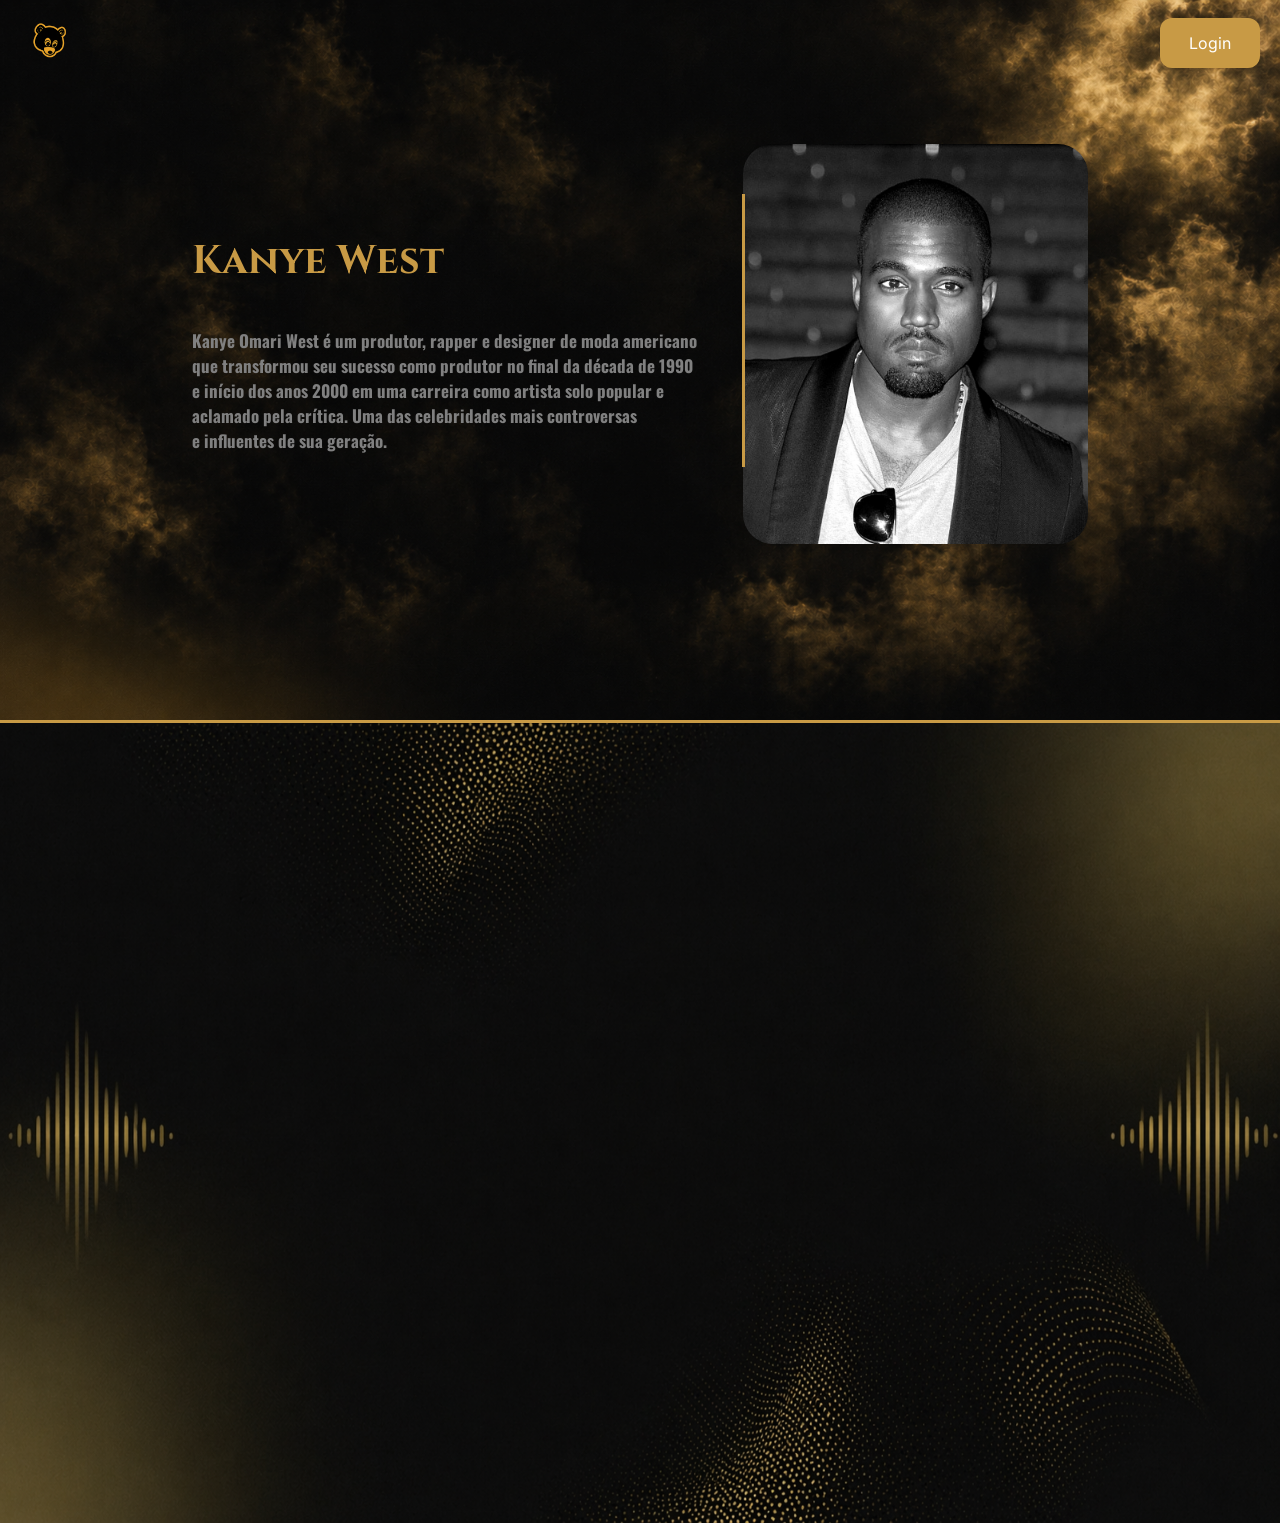
==== home/index.html @ a41ed28e "Adicionando os arquivos da home" ====
<!DOCTYPE html>
<html lang="en">
<head>
    <meta charset="UTF-8">
    <meta name="viewport" content="width=device-width, initial-scale=1.0">
    <title>ye.com</title>
    <link rel="stylesheet" href="style.css">
    <link rel="preconnect" href="https://fonts.googleapis.com">
    <link rel="preconnect" href="https://fonts.gstatic.com" crossorigin>
    <link
        href="https://fonts.googleapis.com/css2?family=Inter:ital,opsz,wght@0,14..32,100..900;1,14..32,100..900&display=swap"
        rel="stylesheet">
    <link rel="icon" href="./img/ye-ursinho-bg.png" height="100px" width="300px" />
</head>
<body>
    <div class="container-header">
        <a class="logo" href="index.html">
            <img id="logo" height="75px" width="105px" src="img/logo-ye2.0.png " />
        </a>
        <ul class="ul-login"> <a class="login" href="../login cadastro/cadastro.html"> Login </a>
        </ul>
    </div>
    <div class="container">
        <div class="container-banner">
        <img id="banner" height="800px" width="100%" src="img/bg-clean.png" />
        <img id="foto" src="img/foto-ye.jpg">
        <div class="texto-banner"> 
            <h3>
                Kanye West
            </h3>
            <h2>
                Kanye Omari West é um produtor, rapper e designer de moda 
                americano <br> que transformou seu sucesso como produtor no final da década de 1990 <br> e início dos anos 2000 em uma 
                carreira como artista solo popular e <br> aclamado pela crítica. Uma das 
                celebridades mais controversas <br>e influentes de sua geração.
            </h2>
        </div>
    </div>
    <div class="container-conteudo">
        <img id="background" height="800px" width="100%" src="img/background.png" />
    </div>
    <div class="container-footer">
    </div>
    </div>
    
</body>
</html>
---- home/style.css ----
@import url('https://fonts.googleapis.com/css2?family=Cinzel:wght@400..900&family=Inter:ital,opsz,wght@0,14..32,100..900;1,14..32,100..900&family=Open+Sans:ital,wght@0,300..800;1,300..800&display=swap');
@import url('https://fonts.googleapis.com/css2?family=Cinzel:wght@400..900&family=Inter:ital,opsz,wght@0,14..32,100..900;1,14..32,100..900&family=Open+Sans:ital,wght@0,300..800;1,300..800&family=Oswald:wght@200..700&display=swap');

body {
margin: 0%;
padding: 0;
}

.container-header {
display: flex;
top: 0%;
justify-content: space-between;
width: 100%;
z-index: 10;
color: #c89a45;
font-family: "Inter", sans-serif;   
background-color: rgba(0, 0, 0, 0);
position: fixed;
}

#logo {
display: flex;
margin-bottom: 10px;
}

#banner {
display: flex;
align-self: center;
height: 100%;
object-fit: cover;
}

#background {
display: flex;
align-self: center;
}

ul {
display: flex;
list-style: none;
gap: 20px;
margin-right: 20px;
align-self: center;
justify-content: space-between;
}

.container {
display: flex;
flex-direction: column;
}

.container-banner {
display: flex;
background-color: black;
width: 100%;
color: white;
position: relative;
border-bottom: 3px solid #c89a45;
}

.container-conteudo {
display: flex;
background-color: black;
}

.container-footer {

}

.login {
    display: flex;
    background-color: #c89a45;
    color: white;
    border-radius: 12px;
    justify-content: center;
    width: 100px;
    height: 50px;
    align-items: center;
    text-decoration: none;
}

#logo {
    display: flex;
    margin-top: 0px;
}

.ul-login {
    display: flex;
}

.container-banner h3{
    top: 25%;
    left: 15%;
    color: #c89a45;
    font-family: "Cinzel", sans-serif;
    align-self: center;
    flex-direction: column;
    font-size: 40px;
    
}

.container-banner h2 {
    top: 40%;
    left: 15%;
    color: gray;
    font-family: "Oswald", sans-serif;
    align-self: center;
    flex-direction: column;
    font-size: 17px;
}

.container-banner #foto {
    position: absolute;
    top: 20%;
    right: 15%;
    color: #c89a45;
    align-self: center;
    flex-direction: column;
    height: 400px;
    width: auto;
    border-radius: 30px;
}

.texto-banner {
    position: absolute;
    left: 15%;
    top: 27%;
    border-right: 3px solid #c89a45;
    padding-right: 45px;
}
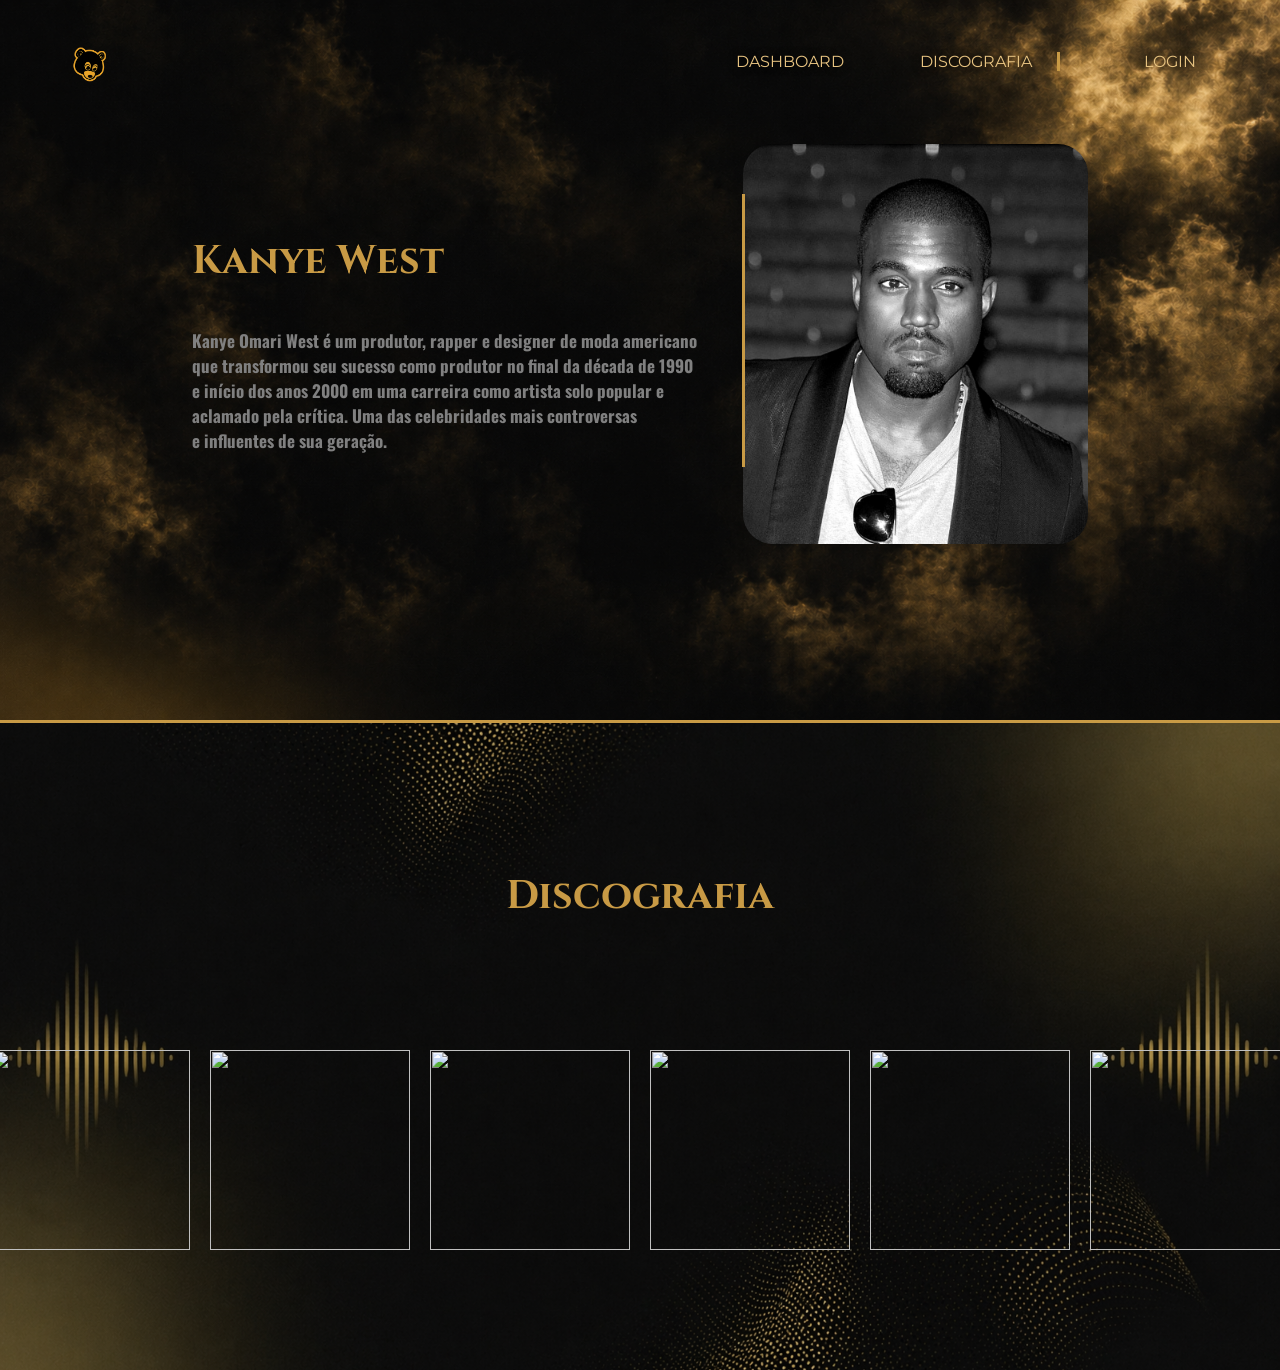
==== commit 76ca2aed: "Atualizando o html" ====
--- a/home/index.html
+++ b/home/index.html
@@ -5,11 +5,6 @@
     <meta name="viewport" content="width=device-width, initial-scale=1.0">
     <title>ye.com</title>
     <link rel="stylesheet" href="style.css">
-    <link rel="preconnect" href="https://fonts.googleapis.com">
-    <link rel="preconnect" href="https://fonts.gstatic.com" crossorigin>
-    <link
-        href="https://fonts.googleapis.com/css2?family=Inter:ital,opsz,wght@0,14..32,100..900;1,14..32,100..900&display=swap"
-        rel="stylesheet">
     <link rel="icon" href="./img/ye-ursinho-bg.png" height="100px" width="300px" />
 </head>
 <body>
@@ -17,7 +12,14 @@
         <a class="logo" href="index.html">
             <img id="logo" height="75px" width="105px" src="img/logo-ye2.0.png " />
         </a>
-        <ul class="ul-login"> <a class="login" href="../login cadastro/cadastro.html"> Login </a>
+            <ul class="ul-dashboard"> <a class="dashboard" href="../dashboard/dashboard.html"> DASHBOARD 
+        </a>
+            </ul>
+            <ul class="ul-discografia"> <a class="discografia" href="./index.html#conteudo"> DISCOGRAFIA 
+        </a>
+            </ul>
+            <ul class="ul-login"> <a class="login" href="../login cadastro/login.html"> LOGIN 
+        </a>
         </ul>
     </div>
     <div class="container">
@@ -36,12 +38,63 @@
             </h2>
         </div>
     </div>
-    <div class="container-conteudo">
+    <div class="container-conteudo" id="conteudo">
+        <h1>  
+            Discografia
+        </h1>
         <img id="background" height="800px" width="100%" src="img/background.png" />
+        <div class="carrossel">
+
+    <button id="btn-carrossel-ante"><</button>
+
+    <div class="container-itens">
+
+        <div class="item-carrossel">
+            <img src="./img/tcd.jfif">
+        </div>
+
+        <div class="item-carrossel">
+            <img src="./img/lr.jfif">
+        </div>
+        <div class="item-carrossel">
+            <img src="./img/gra.jfif">
+        </div>
+        <div class="item-carrossel">
+            <img src="./img/808.jfif">
+        </div>
+        <div class="item-carrossel">
+            <img src="./img/mbdtf.jfif">
+        </div>
+        <div class="item-carrossel">
+            <img src="./img/wtt.jfif">
+        </div>
+        <div class="item-carrossel">
+            <img src="./img/yeezus.jfif">
+        </div>
+        <div class="item-carrossel">
+            <img src="./img/tlop.jfif">
+        </div>
+        <div class="item-carrossel">
+            <img src="./img/ye.jfif">
+        </div>
+        <div class="item-carrossel">
+            <img src="./img/ksg.jfif">
+        </div>
+        <div class="item-carrossel">
+            <img src="./img/jik.jfif">
+        </div>
+        <div class="item-carrossel">
+            <img src="./img/donda.jfif">
+        </div>
+    </div>
+
+    <button id="btn-carrossel-prox">></button>
+
+</div>
     </div>
     <div class="container-footer">
     </div>
     </div>
     
 </body>
-</html>+</html>
--- a/home/style.css
+++ b/home/style.css
@@ -1,98 +1,128 @@
 @import url('https://fonts.googleapis.com/css2?family=Cinzel:wght@400..900&family=Inter:ital,opsz,wght@0,14..32,100..900;1,14..32,100..900&family=Open+Sans:ital,wght@0,300..800;1,300..800&display=swap');
 @import url('https://fonts.googleapis.com/css2?family=Cinzel:wght@400..900&family=Inter:ital,opsz,wght@0,14..32,100..900;1,14..32,100..900&family=Open+Sans:ital,wght@0,300..800;1,300..800&family=Oswald:wght@200..700&display=swap');
+@import url('https://fonts.googleapis.com/css2?family=Cinzel:wght@400..900&family=Inter:ital,opsz,wght@0,14..32,100..900;1,14..32,100..900&family=Montserrat:ital,wght@0,100..900;1,100..900&family=Open+Sans:ital,wght@0,300..800;1,300..800&family=Orbitron:wght@400..900&family=Oswald:wght@200..700&family=Playfair+Display:ital,wght@0,400..900;1,400..900&family=Poppins:ital,wght@0,100;0,200;0,300;0,400;0,500;0,600;0,700;0,800;0,900;1,100;1,200;1,300;1,400;1,500;1,600;1,700;1,800;1,900&family=Rajdhani:wght@300;400;500;600;700&display=swap');
 
 body {
-margin: 0%;
-padding: 0;
+    margin: 0%;
+    padding: 0;
 }
 
 .container-header {
-display: flex;
-top: 0%;
-justify-content: space-between;
-width: 100%;
-z-index: 10;
-color: #c89a45;
-font-family: "Inter", sans-serif;   
-background-color: rgba(0, 0, 0, 0);
-position: fixed;
+    display: flex;
+    top: 0;
+    align-items: center;
+    width: 100%;
+    z-index: 10;
+    color: white;
+    font-family: 'Montserrat';
+    position: absolute;
+    padding: 20px 40px;
+    box-sizing: border-box;
 }
 
 #logo {
-display: flex;
-margin-bottom: 10px;
+    display: flex;
+    margin-bottom: 10px;
+    position: fixed;
+    top: 24px;
 }
 
 #banner {
-display: flex;
-align-self: center;
-height: 100%;
-object-fit: cover;
+    display: flex;
+    align-self: center;
+    height: 100%;
+    object-fit: cover;
 }
 
 #background {
-display: flex;
-align-self: center;
+    display: flex;
+    align-self: center;
 }
 
 ul {
-display: flex;
-list-style: none;
-gap: 20px;
-margin-right: 20px;
-align-self: center;
-justify-content: space-between;
+    display: flex;
+    list-style: none;
+    gap: 20px;
+    margin-right: 20px;
+    align-self: center;
+    justify-content: space-between;
 }
 
 .container {
-display: flex;
-flex-direction: column;
+    display: flex;
+    flex-direction: column;
 }
 
 .container-banner {
-display: flex;
-background-color: black;
-width: 100%;
-color: white;
-position: relative;
-border-bottom: 3px solid #c89a45;
-}
-
-.container-conteudo {
-display: flex;
-background-color: black;
-}
-
-.container-footer {
-
+    display: flex;
+    background-color: black;
+    width: 100%;
+    color: white;
+    position: relative;
+    border-bottom: 3px solid #c89a45;
+}
+
+
+
+#background {
+    position: absolute;
+    inset: 0;
+    width: 100%;
+    height: 100%;
+    object-fit: cover;
+    z-index: 0;
 }
 
 .login {
     display: flex;
-    background-color: #c89a45;
-    color: white;
-    border-radius: 12px;
+    color: #e7c381;
     justify-content: center;
     width: 100px;
     height: 50px;
     align-items: center;
     text-decoration: none;
-}
-
-#logo {
-    display: flex;
-    margin-top: 0px;
+    text-shadow: 0 0 8px rgba(0, 0, 0, 0.9);
+}
+
+.discografia {
+    display: flex;
+    color:#e7c381;
+    text-decoration: none;
+    text-shadow: 0 0 8px rgba(0, 0, 0, 0.9);
+    padding-right: 25px;
+    padding-left: 20px;
+    border-right: 3px solid #c89a45;
+}
+
+.dashboard {
+    display: flex;
+    color: #e7c381;
+    justify-content: center;
+    width: 100px;
+    height: 50px;
+    align-items: center;
+    text-decoration: none;
+    text-shadow: 0 0 8px rgba(0, 0, 0, 0.9);
 }
 
 .ul-login {
     display: flex;
+}
+
+.ul-discografia {
+    display: flex;
+    right: 70%;
+}
+
+.ul-dashboard {
+    margin-left: auto;
 }
 
 .container-banner h3{
     top: 25%;
     left: 15%;
     color: #c89a45;
-    font-family: "Cinzel", sans-serif;
+    font-family: 'Cinzel';
     align-self: center;
     flex-direction: column;
     font-size: 40px;
@@ -103,7 +133,7 @@
     top: 40%;
     left: 15%;
     color: gray;
-    font-family: "Oswald", sans-serif;
+    font-family: 'Oswald';
     align-self: center;
     flex-direction: column;
     font-size: 17px;
@@ -127,4 +157,58 @@
     top: 27%;
     border-right: 3px solid #c89a45;
     padding-right: 45px;
-}+}
+
+.container-conteudo {
+    display: flex;
+    background-color: black;
+    position: relative;
+    overflow: hidden;
+    padding: 120px 0;
+    flex-direction: column;
+}
+
+.container-conteudo h1{
+    top: 15%;
+    left: 45%;
+    color: #c89a45;
+    font-family: 'Cinzel';
+    align-self: center;
+    font-size: 40px;
+    z-index: 10;
+}
+
+.carrossel {
+    width: 100%;
+    display: flex;
+    justify-content: center;
+    align-items: center;
+    position: relative;
+    z-index: 1;
+    border-top: 100px;
+    margin-top: 100px;
+}
+
+.container-itens {
+    display: flex;
+    gap: 20px;
+    transition: 0.5s;
+
+}
+
+.item-carrossel {
+    min-width: 200px;
+    height: 200px;
+    overflow: hidden;
+    padding-left: 0px;
+}
+
+.item-carrossel img {
+    width: 100%;
+    height: 100%;
+    object-fit: cover;
+}
+
+.container-footer {
+
+}
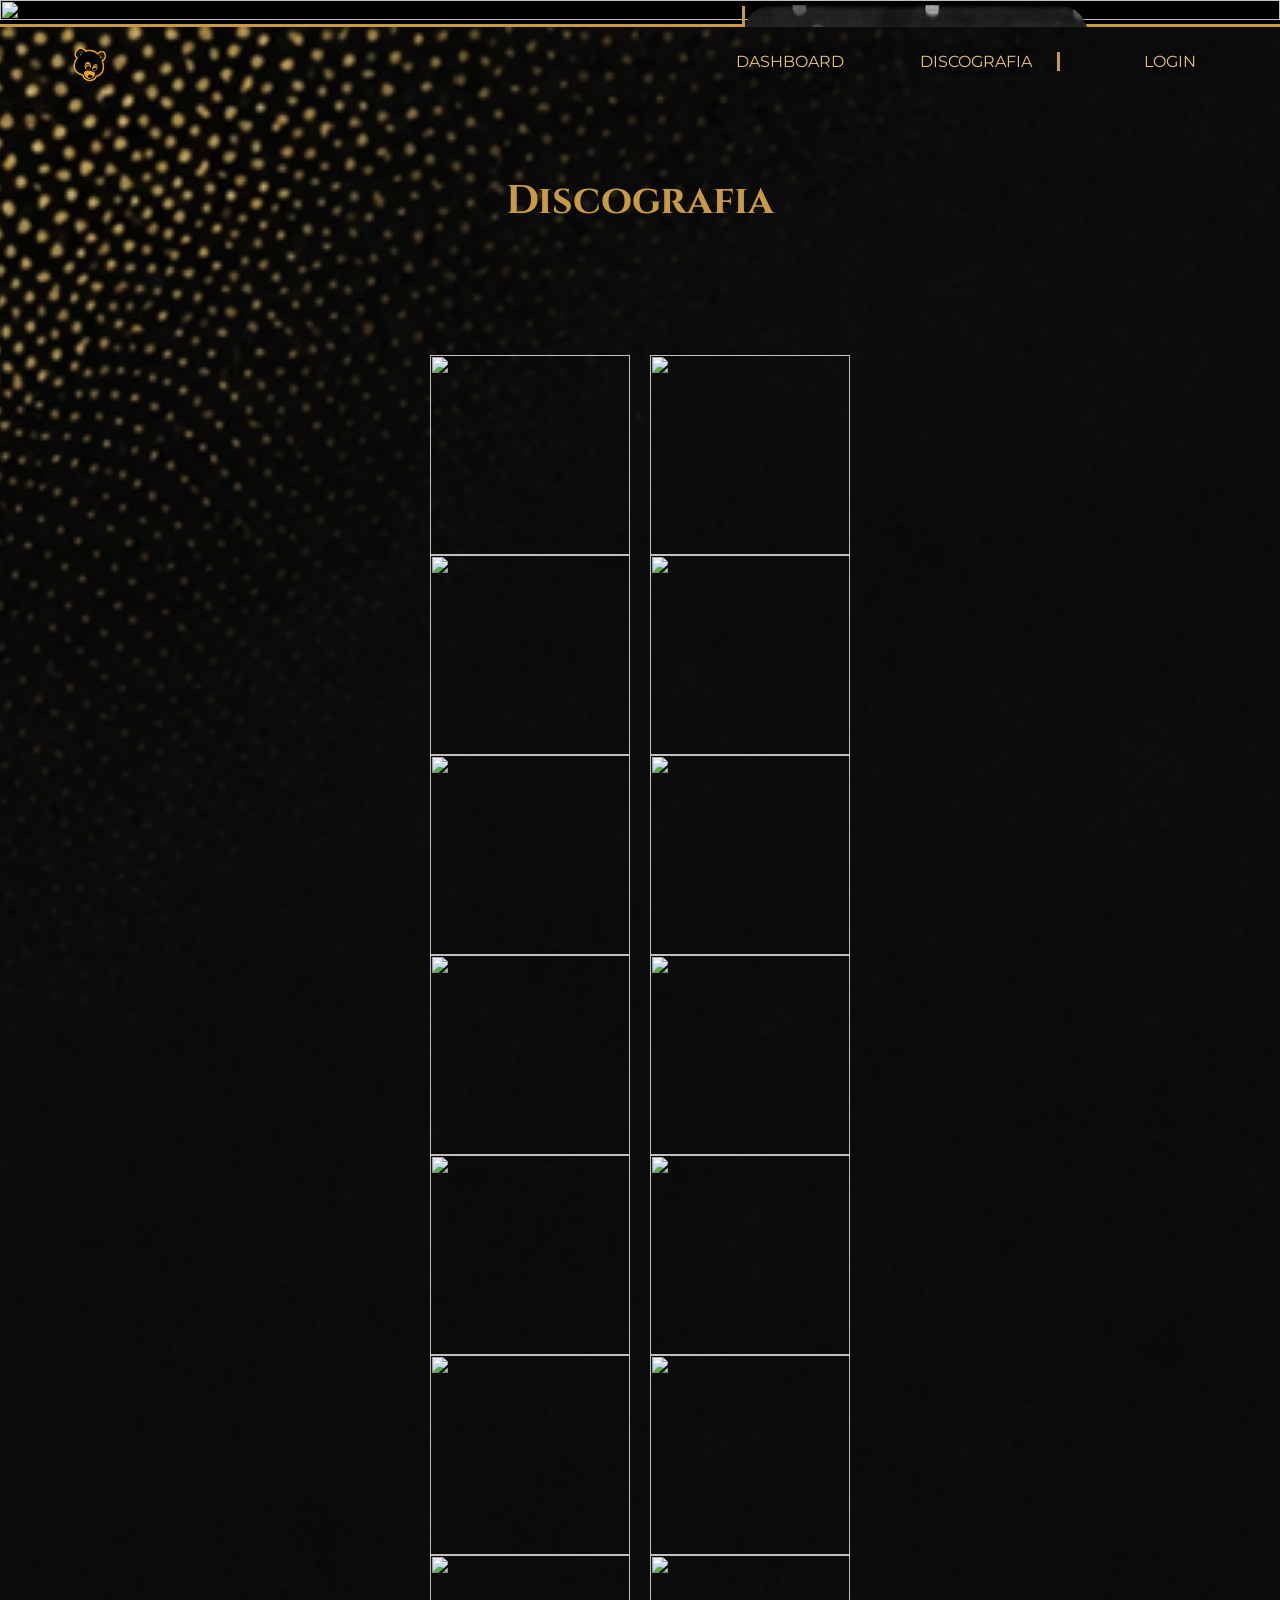
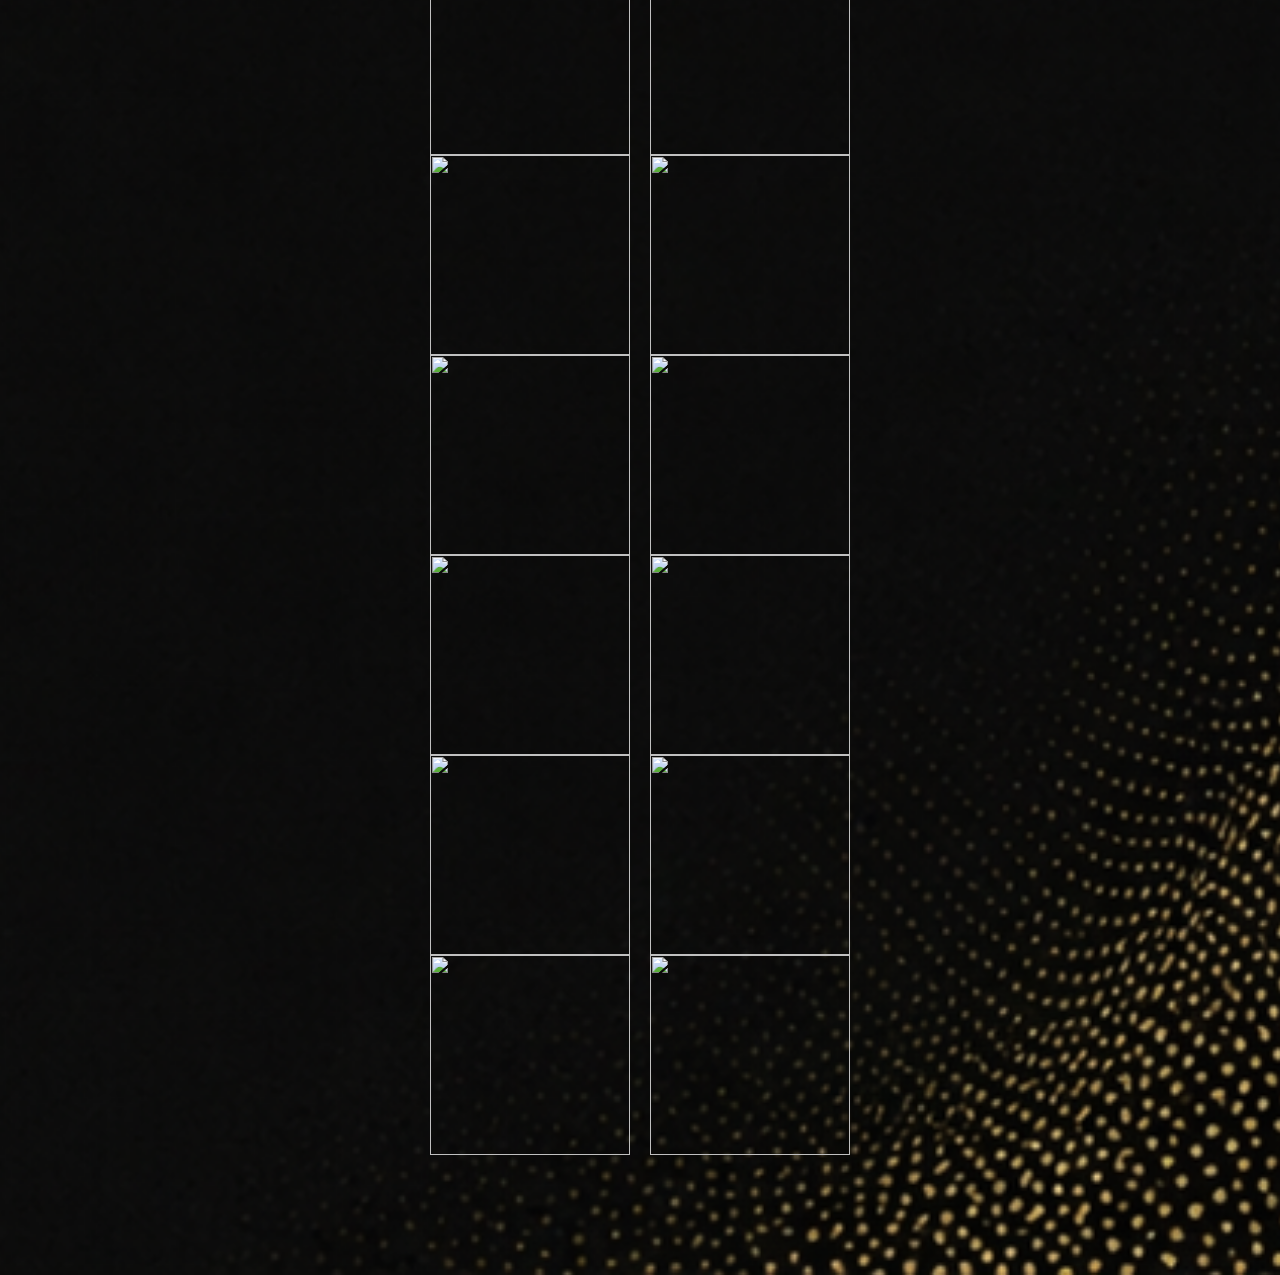
==== commit 85d4fecc: "Adicionando o carrossel infinito ao html" ====
--- a/home/index.html
+++ b/home/index.html
@@ -1,5 +1,6 @@
 <!DOCTYPE html>
 <html lang="en">
+
 <head>
     <meta charset="UTF-8">
     <meta name="viewport" content="width=device-width, initial-scale=1.0">
@@ -7,94 +8,80 @@
     <link rel="stylesheet" href="style.css">
     <link rel="icon" href="./img/ye-ursinho-bg.png" height="100px" width="300px" />
 </head>
+
 <body>
     <div class="container-header">
         <a class="logo" href="index.html">
             <img id="logo" height="75px" width="105px" src="img/logo-ye2.0.png " />
         </a>
-            <ul class="ul-dashboard"> <a class="dashboard" href="../dashboard/dashboard.html"> DASHBOARD 
-        </a>
-            </ul>
-            <ul class="ul-discografia"> <a class="discografia" href="./index.html#conteudo"> DISCOGRAFIA 
-        </a>
-            </ul>
-            <ul class="ul-login"> <a class="login" href="../login cadastro/login.html"> LOGIN 
-        </a>
+        <ul class="ul-dashboard"> <a class="dashboard" href="../dashboard/dashboard.html"> DASHBOARD
+            </a>
+        </ul>
+        <ul class="ul-discografia"> <a class="discografia" href="./index.html#conteudo"> DISCOGRAFIA
+            </a>
+        </ul>
+        <ul class="ul-login"> <a class="login" href="../login cadastro/login.html"> LOGIN
+            </a>
         </ul>
     </div>
     <div class="container">
         <div class="container-banner">
-        <img id="banner" height="800px" width="100%" src="img/bg-clean.png" />
-        <img id="foto" src="img/foto-ye.jpg">
-        <div class="texto-banner"> 
-            <h3>
-                Kanye West
-            </h3>
-            <h2>
-                Kanye Omari West é um produtor, rapper e designer de moda 
-                americano <br> que transformou seu sucesso como produtor no final da década de 1990 <br> e início dos anos 2000 em uma 
-                carreira como artista solo popular e <br> aclamado pela crítica. Uma das 
-                celebridades mais controversas <br>e influentes de sua geração.
-            </h2>
+            <img id="banner" height="800px" width="100%" src="img/background-clean.png" />
+            <img id="foto" src="img/foto-ye.jpg">
+            <div class="texto-banner">
+                <h3>
+                    Kanye West
+                </h3>
+                <h2>
+                    Kanye Omari West é um produtor, rapper e designer de moda
+                    americano <br> que transformou seu sucesso como produtor no final da década de 1990 <br> e início
+                    dos anos 2000 em uma
+                    carreira como artista solo popular e <br> aclamado pela crítica. Uma das
+                    celebridades mais controversas <br>e influentes de sua geração.
+                </h2>
+            </div>
         </div>
-    </div>
-    <div class="container-conteudo" id="conteudo">
-        <h1>  
-            Discografia
-        </h1>
-        <img id="background" height="800px" width="100%" src="img/background.png" />
-        <div class="carrossel">
-
-    <button id="btn-carrossel-ante"><</button>
-
-    <div class="container-itens">
-
-        <div class="item-carrossel">
-            <img src="./img/tcd.jfif">
+        <div class="container-conteudo" id="conteudo">
+            <h1>
+                Discografia
+            </h1>
+            <img id="background" height="800px" width="100%" src="img/background.png" />
+            <div class="carrossel">
+                <div class="container-itens">
+                    <div class="group">
+                        <div class="item-carrossel"><img src="./img/tcd.jfif"></div>
+                        <div class="item-carrossel"><img src="./img/lr.jfif"></div>
+                        <div class="item-carrossel"><img src="./img/gra.jfif"></div>
+                        <div class="item-carrossel"><img src="./img/808.jfif"></div>
+                        <div class="item-carrossel"><img src="./img/mbdtf.jfif"></div>
+                        <div class="item-carrossel"><img src="./img/wtt.jfif"></div>
+                        <div class="item-carrossel"><img src="./img/yeezus.jfif"></div>
+                        <div class="item-carrossel"><img src="./img/tlop.jfif"></div>
+                        <div class="item-carrossel"><img src="./img/ye.jfif"></div>
+                        <div class="item-carrossel"><img src="./img/ksg.jfif"></div>
+                        <div class="item-carrossel"><img src="./img/jik.jfif"></div>
+                        <div class="item-carrossel"><img src="./img/donda.jfif"></div>
+                    </div>
+                    <div class="group" aria-hidden="true">
+                        <div class="item-carrossel"><img src="./img/tcd.jfif"></div>
+                        <div class="item-carrossel"><img src="./img/lr.jfif"></div>
+                        <div class="item-carrossel"><img src="./img/gra.jfif"></div>
+                        <div class="item-carrossel"><img src="./img/808.jfif"></div>
+                        <div class="item-carrossel"><img src="./img/mbdtf.jfif"></div>
+                        <div class="item-carrossel"><img src="./img/wtt.jfif"></div>
+                        <div class="item-carrossel"><img src="./img/yeezus.jfif"></div>
+                        <div class="item-carrossel"><img src="./img/tlop.jfif"></div>
+                        <div class="item-carrossel"><img src="./img/ye.jfif"></div>
+                        <div class="item-carrossel"><img src="./img/ksg.jfif"></div>
+                        <div class="item-carrossel"><img src="./img/jik.jfif"></div>
+                        <div class="item-carrossel"><img src="./img/donda.jfif"></div>
+                    </div>
+                </div>
+            </div>
         </div>
-
-        <div class="item-carrossel">
-            <img src="./img/lr.jfif">
-        </div>
-        <div class="item-carrossel">
-            <img src="./img/gra.jfif">
-        </div>
-        <div class="item-carrossel">
-            <img src="./img/808.jfif">
-        </div>
-        <div class="item-carrossel">
-            <img src="./img/mbdtf.jfif">
-        </div>
-        <div class="item-carrossel">
-            <img src="./img/wtt.jfif">
-        </div>
-        <div class="item-carrossel">
-            <img src="./img/yeezus.jfif">
-        </div>
-        <div class="item-carrossel">
-            <img src="./img/tlop.jfif">
-        </div>
-        <div class="item-carrossel">
-            <img src="./img/ye.jfif">
-        </div>
-        <div class="item-carrossel">
-            <img src="./img/ksg.jfif">
-        </div>
-        <div class="item-carrossel">
-            <img src="./img/jik.jfif">
-        </div>
-        <div class="item-carrossel">
-            <img src="./img/donda.jfif">
+        <div class="container-footer">
         </div>
     </div>
 
-    <button id="btn-carrossel-prox">></button>
-
-</div>
-    </div>
-    <div class="container-footer">
-    </div>
-    </div>
-    
 </body>
 </html>
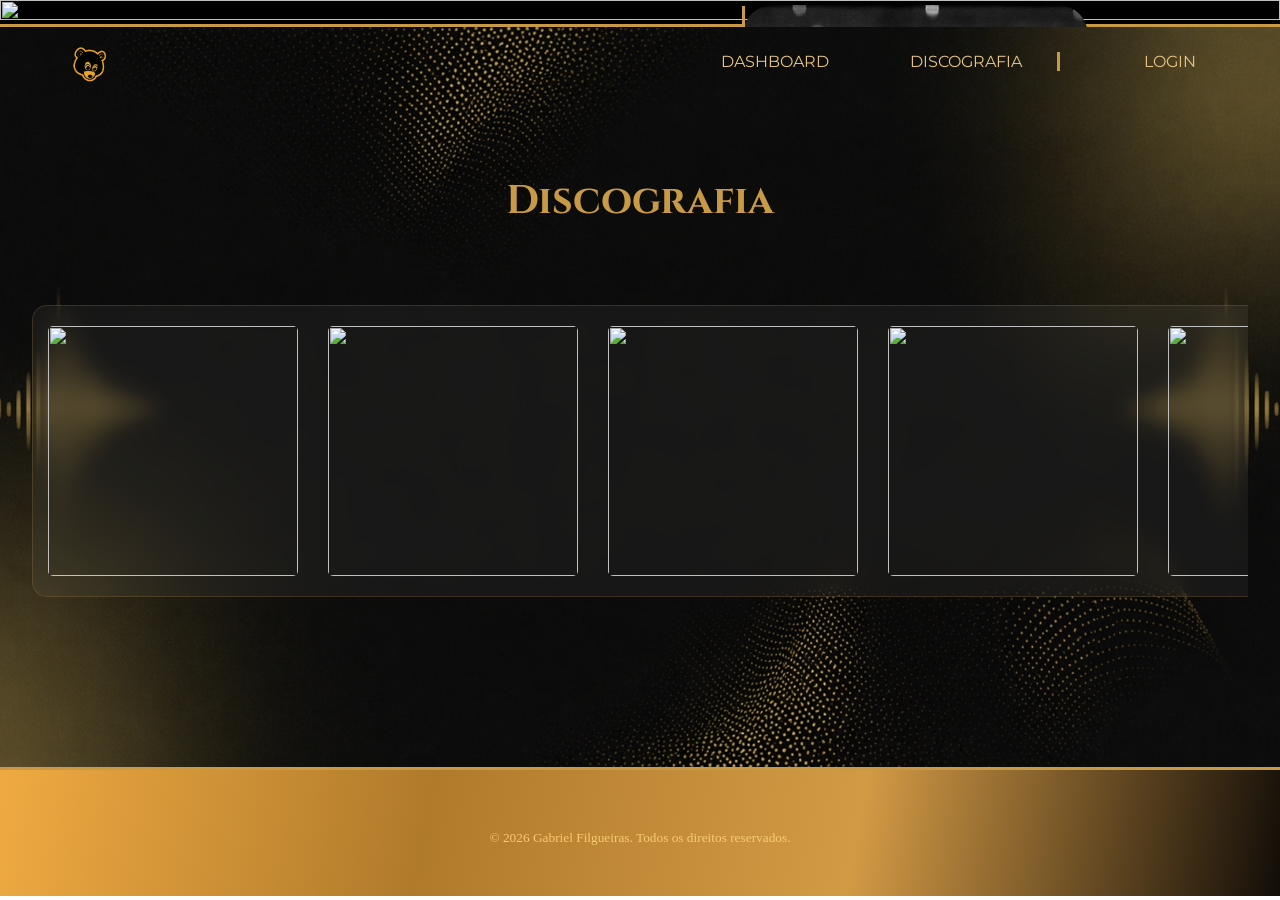
==== commit 42a6b168: "Implementando novas funcionalidades" ====
--- a/home/index.html
+++ b/home/index.html
@@ -7,6 +7,7 @@
     <title>ye.com</title>
     <link rel="stylesheet" href="style.css">
     <link rel="icon" href="./img/ye-ursinho-bg.png" height="100px" width="300px" />
+    <link rel="stylesheet" href="https://cdnjs.cloudflare.com/ajax/libs/font-awesome/7.0.1/css/all.min.css" integrity="sha512-2SwdPD6INVrV/lHTZbO2nodKhrnDdJK9/kg2XD1r9uGqPo1cUbujc+IYdlYdEErWNu69gVcYgdxlmVmzTWnetw==" crossorigin="anonymous" referrerpolicy="no-referrer" />
 </head>
 
 <body>
@@ -46,7 +47,7 @@
                 Discografia
             </h1>
             <img id="background" height="800px" width="100%" src="img/background.png" />
-            <div class="carrossel">
+            <div class="carrossel" id="carrossel">
                 <div class="container-itens">
                     <div class="group">
                         <div class="item-carrossel"><img src="./img/tcd.jfif"></div>
@@ -80,8 +81,31 @@
             </div>
         </div>
         <div class="container-footer">
+            <div class="container-icons">
+                <a href="https://github.com/gabriel21filgueiras"><i class="fa-brands fa-github">
+                </i> </a>
+                <a href="https://www.instagram.com/gxbrielfg_"><i class="fa-brands fa-instagram">
+                </i></a>
+            </div>
+                <small class="texto">&copy; 2026 Gabriel Filgueiras. Todos os direitos reservados.</small>
         </div>
     </div>
-
 </body>
 </html>
+<script>
+    window.addEventListener('scroll', function() {
+
+        let logo = document.querySelector('#logo')
+        let carrossel = document.querySelector('#carrossel')
+
+        let posicaoCarrossel = carrossel.getBoundingClientRect().top
+
+        if (posicaoCarrossel <= 180) {
+            logo.classList.add('sumir')
+        } 
+        else {
+            logo.classList.remove('sumir')
+        }
+
+    })
+</script>
--- a/home/style.css
+++ b/home/style.css
@@ -25,6 +25,12 @@
     margin-bottom: 10px;
     position: fixed;
     top: 24px;
+    transition: opacity 0.3s ease;
+}
+
+#logo.sumir {
+    opacity: 0;
+    pointer-events: none;
 }
 
 #banner {
@@ -32,11 +38,6 @@
     align-self: center;
     height: 100%;
     object-fit: cover;
-}
-
-#background {
-    display: flex;
-    align-self: center;
 }
 
 ul {
@@ -62,9 +63,9 @@
     border-bottom: 3px solid #c89a45;
 }
 
-
-
 #background {
+    display: flex;
+    align-self: center;
     position: absolute;
     inset: 0;
     width: 100%;
@@ -80,17 +81,16 @@
     width: 100px;
     height: 50px;
     align-items: center;
-    text-decoration: none;
-    text-shadow: 0 0 8px rgba(0, 0, 0, 0.9);
+    padding-left: 0px;
+    text-decoration: none;
 }
 
 .discografia {
     display: flex;
     color:#e7c381;
     text-decoration: none;
-    text-shadow: 0 0 8px rgba(0, 0, 0, 0.9);
-    padding-right: 25px;
-    padding-left: 20px;
+    padding-right: 35px;
+    padding-left: 25px;
     border-right: 3px solid #c89a45;
 }
 
@@ -102,7 +102,6 @@
     height: 50px;
     align-items: center;
     text-decoration: none;
-    text-shadow: 0 0 8px rgba(0, 0, 0, 0.9);
 }
 
 .ul-login {
@@ -179,36 +178,95 @@
 }
 
 .carrossel {
-    width: 100%;
-    display: flex;
-    justify-content: center;
-    align-items: center;
+    margin: 50px auto;
+    width: 95%;
+    overflow: hidden; 
     position: relative;
-    z-index: 1;
-    border-top: 100px;
-    margin-top: 100px;
+    z-index: 5;
 }
 
 .container-itens {
     display: flex;
-    gap: 20px;
-    transition: 0.5s;
-
+    width: max-content;
+    background: rgba(255, 255, 255, 0.05);
+    backdrop-filter: blur(10px);
+    border: 1px solid rgba(200, 154, 69, 0.2); 
+    padding: 20px 0;
+    border-radius: 15px;
+    animation: spin 15s infinite linear;
+}
+
+.group {
+    display: flex;
+    gap: 30px;
+    padding: 0 15px;
 }
 
 .item-carrossel {
-    min-width: 200px;
-    height: 200px;
-    overflow: hidden;
-    padding-left: 0px;
+    width: 250px;
+    height: 250px;
+    display: flex;
+    align-items: center;
+    justify-content: center;
+    transition: transform 0.3s ease;
+}
+
+.item-carrossel:hover {
+    transform: scale(1.05);
 }
 
 .item-carrossel img {
     width: 100%;
     height: 100%;
     object-fit: cover;
+    border-radius: 5px;
+}
+
+@keyframes spin {
+    from {transform: translateX(0);}
+    to {transform: translateX(-50%);} 
 }
 
 .container-footer {
-
-}
+    display: flex;
+    border-top: 3px solid #c89a45;
+    background: rgba(255, 255, 255, 0.05);
+    backdrop-filter: blur(10px);
+    background: linear-gradient(100deg, #efaa42, #B07A2B, #D39A45, #120D08);
+    padding: 50px;
+    align-items: center;
+    justify-content: center;
+    flex-direction: column;
+    gap: 10px;
+}
+
+.container-icons {
+    display: flex;
+    flex-direction: row;
+    justify-content: center;
+}
+
+.container-footer a {
+    text-decoration: none;
+    color: inherit;
+}
+
+.fa-brands {
+    color: #f8ca74;
+    transition: color 0.2s ease;
+}
+.fa-brands:hover {
+    color: black;
+}
+
+.fa-instagram {
+    font-size: 80px;
+}
+
+.fa-github {
+    font-size: 80px;
+}
+
+.texto {
+    color: #f8ca74;
+}
